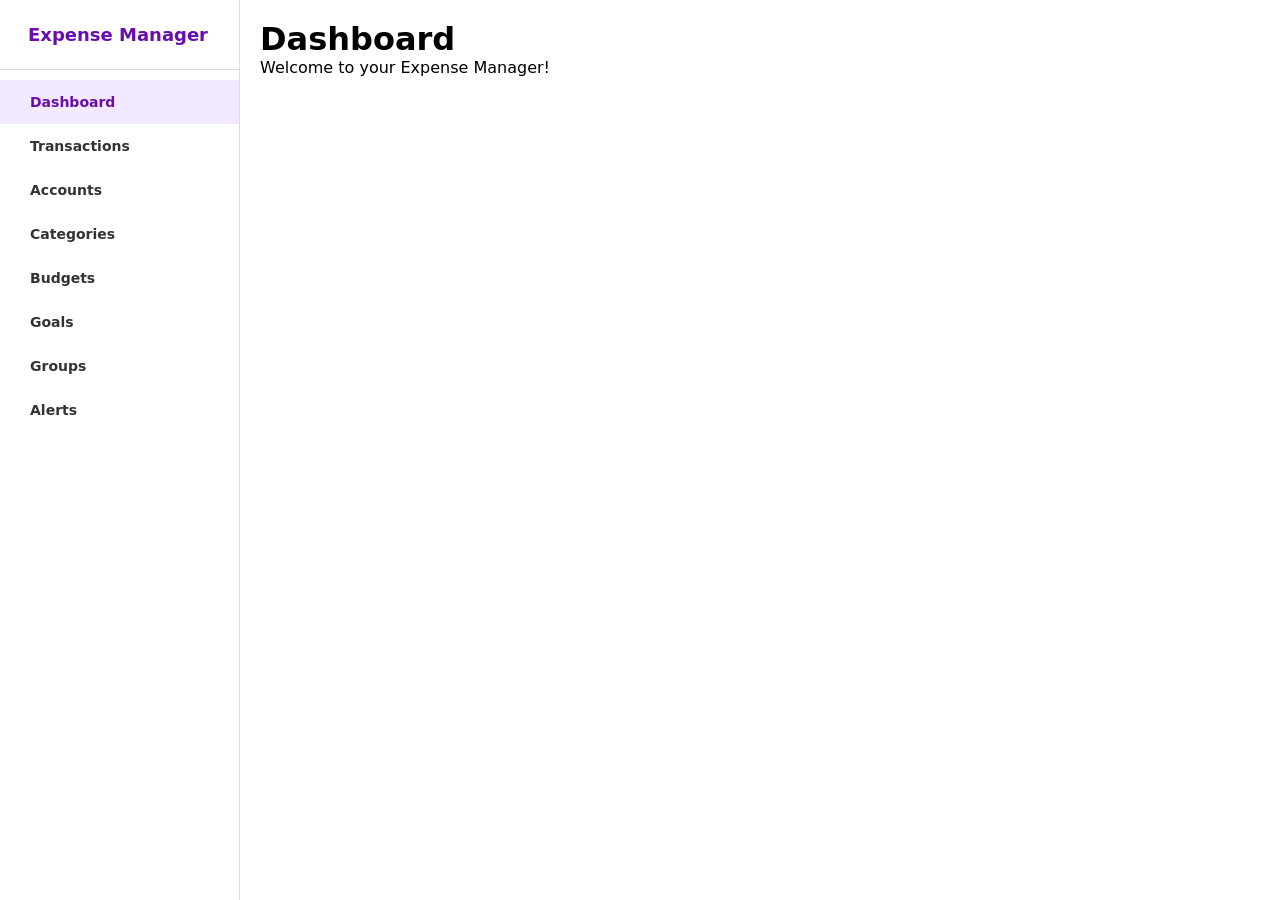
==== index.html @ ae1e3555 "Implement responsive sidebar" ====
<!DOCTYPE html>
<html lang="en">

<head>
  <meta charset="UTF-8">
  <meta name="viewport" content="width=device-width, initial-scale=1.0">
  <title>Dashboard</title>
  <link rel="stylesheet" href="css/style.css">
</head>

<body>
  <!-- Sidebar -->
  <div id="sidebar-container"></div>

  <!-- Menu button for mobile -->
  <button id="menuBtn" style="background:none; border:none; font-size:24px; cursor:pointer;">
    <svg width="22" height="22" viewBox="0 0 24 24">
      <path d="M3 6h18M3 12h18M3 18h18" stroke="#6a0dad" stroke-width="2" stroke-linecap="round" />
    </svg>
  </button>

  <!-- Main content -->
  <main style="margin-left:240px; padding:20px;">
    <h1>Dashboard</h1>
    <p>Welcome to your Expense Manager!</p>
  </main>

  <script src="js/sidebar.js"></script>
</body>

</html>
---- css/style.css ----
* {
  margin: 0;
  padding: 0;
  box-sizing: border-box;
  font-family: system-ui;
}

/* Sidebar */
.sidebar {
  width: 240px;
  background: #fff;
  border-right: 1px solid #ddd;
  height: 100vh;
  position: fixed;
  top: 0;
  left: 0;
  transition: transform 0.3s ease;
  z-index: 1000;
}

.sidebar-header {
  padding: 16px;
  border-bottom: 1px solid #ddd;
  margin-bottom: 10px;
}

.brand {
  font-weight: bolder;
  font-size: 18px;
  color: #6a0dad;
  text-decoration: none;
  display: inline-block;
  padding: 8px 12px;
}

.sidebar nav ul {
  list-style: none;
  padding: 0;
  margin: 0;
}

.sidebar nav ul li a {
  display: block;
  padding: 14px 30px;
  color: #333;
  text-decoration: none;
  font-weight: bold;
  font-size: 14px;
}

.sidebar nav ul li a.active {
  background: #f3e9ff;
  color: #6a0dad;
}

.sidebar nav ul li a:hover {
  background: #f3e9ff;
  color: #6a0dad;
}

/* Main content */
.main-content {
  margin-left: 240px;
  padding: 20px;
}

/* Responsive */
@media (max-width: 768px) {
  .sidebar {
    transform: translateX(-100%);
  }
  .sidebar.open {
    transform: translateX(0);  
  }
  .main-content {
    margin-left: 0;              
  }
}

#menuBtn {
  display: none; 
}

@media (max-width: 768px) {
  #menuBtn {
    display: block;     
    background: none;
    border: none;
    cursor: pointer;
    position: fixed;
    top: 22px;           
    left: 10px;
    z-index: 1100;        
  }

  .brand {
    margin-left: 10px;    
  }
}
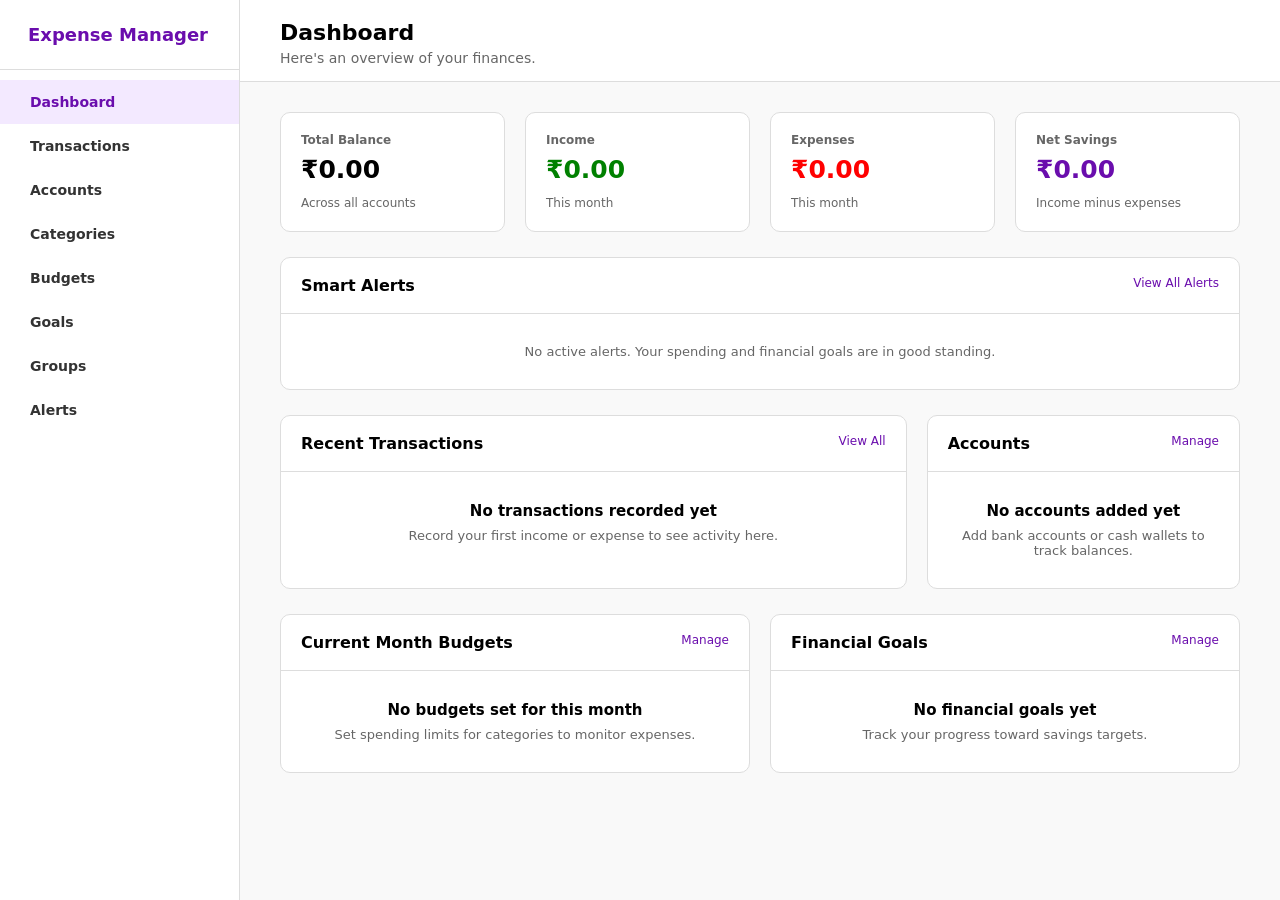
==== commit 25bf4c98: "Add dashboard layout" ====
--- a/index.html
+++ b/index.html
@@ -4,25 +4,123 @@
 <head>
   <meta charset="UTF-8">
   <meta name="viewport" content="width=device-width, initial-scale=1.0">
-  <title>Dashboard</title>
+  <title>Dashboard — Expense Manager</title>
   <link rel="stylesheet" href="css/style.css">
 </head>
 
 <body>
-  <!-- Sidebar -->
+
   <div id="sidebar-container"></div>
 
-  <!-- Menu button for mobile -->
   <button id="menuBtn" style="background:none; border:none; font-size:24px; cursor:pointer;">
     <svg width="22" height="22" viewBox="0 0 24 24">
       <path d="M3 6h18M3 12h18M3 18h18" stroke="#6a0dad" stroke-width="2" stroke-linecap="round" />
     </svg>
   </button>
 
-  <!-- Main content -->
-  <main style="margin-left:240px; padding:20px;">
-    <h1>Dashboard</h1>
-    <p>Welcome to your Expense Manager!</p>
+  <main class="main-content">
+
+    <div class="page-header">
+      <h1>Dashboard</h1>
+      <p>Here's an overview of your finances.</p>
+    </div>
+
+    <div class="page-content">
+
+      <section class="stats">
+        <div class="stat-box">
+          <h3>Total Balance</h3>
+          <p class="amount" id="totalBalance">₹0.00</p>
+          <small>Across all accounts</small>
+        </div>
+
+        <div class="stat-box">
+          <h3>Income</h3>
+          <p class="amount green" id="monthIncome">₹0.00</p>
+          <small>This month</small>
+        </div>
+
+        <div class="stat-box">
+          <h3>Expenses</h3>
+          <p class="amount red" id="monthExpenses">₹0.00</p>
+          <small>This month</small>
+        </div>
+
+        <div class="stat-box">
+          <h3>Net Savings</h3>
+          <p class="amount purple" id="netSavings">₹0.00</p>
+          <small>Income minus expenses</small>
+        </div>
+      </section>
+
+      <section class="card">
+        <div class="card-header">
+          <h2>Smart Alerts</h2>
+          <a href="alerts.html">View All Alerts</a>
+        </div>
+        <div class="card-body" id="alertsList">
+          <p class="empty">No active alerts. Your spending and financial goals are in good standing.</p>
+        </div>
+      </section>
+
+      <div class="row row-wide">
+        <section class="card">
+          <div class="card-header">
+            <h2>Recent Transactions</h2>
+            <a href="transactions.html">View All</a>
+          </div>
+          <div class="card-body" id="recentTransactions">
+            <div class="empty">
+              <h4>No transactions recorded yet</h4>
+              <p>Record your first income or expense to see activity here.</p>
+            </div>
+          </div>
+        </section>
+
+        <section class="card">
+          <div class="card-header">
+            <h2>Accounts</h2>
+            <a href="accounts.html">Manage</a>
+          </div>
+          <div class="card-body" id="accountsList">
+            <div class="empty">
+              <h4>No accounts added yet</h4>
+              <p>Add bank accounts or cash wallets to track balances.</p>
+            </div>
+          </div>
+        </section>
+      </div>
+
+      <div class="row">
+        <section class="card">
+          <div class="card-header">
+            <h2>Current Month Budgets</h2>
+            <a href="budgets.html">Manage</a>
+          </div>
+          <div class="card-body" id="budgetsList">
+            <div class="empty">
+              <h4>No budgets set for this month</h4>
+              <p>Set spending limits for categories to monitor expenses.</p>
+            </div>
+          </div>
+        </section>
+
+        <section class="card">
+          <div class="card-header">
+            <h2>Financial Goals</h2>
+            <a href="goals.html">Manage</a>
+          </div>
+          <div class="card-body" id="goalsList">
+            <div class="empty">
+              <h4>No financial goals yet</h4>
+              <p>Track your progress toward savings targets.</p>
+            </div>
+          </div>
+        </section>
+      </div>
+
+    </div>
+
   </main>
 
   <script src="js/sidebar.js"></script>
--- a/css/style.css
+++ b/css/style.css
@@ -5,7 +5,10 @@
   font-family: system-ui;
 }
 
-/* Sidebar */
+body {
+  background: #f9f9f9;
+}
+
 .sidebar {
   width: 240px;
   background: #fff;
@@ -58,13 +61,11 @@
   color: #6a0dad;
 }
 
-/* Main content */
 .main-content {
   margin-left: 240px;
-  padding: 20px;
-}
-
-/* Responsive */
+  padding: 0;
+}
+
 @media (max-width: 768px) {
   .sidebar {
     transform: translateX(-100%);
@@ -73,7 +74,7 @@
     transform: translateX(0);  
   }
   .main-content {
-    margin-left: 0;              
+    margin-left: 0;
   }
 }
 
@@ -97,3 +98,133 @@
     margin-left: 10px;    
   }
 }
+
+.page-header {
+  background: #fff;               
+  padding: 20px 40px 15px 40px;   
+  border-bottom: 1px solid #ddd; 
+  margin-bottom: 25px;           
+}
+
+.page-header h1{
+  font-size: 22px;
+}
+
+.page-header p {
+  color: #666;                   
+  margin-top: 5px;
+  font-size: 14px;
+}
+
+.page-content {
+  padding: 5px 40px 20px 40px;     
+}
+
+.stats {
+  display: grid;                            
+  grid-template-columns: repeat(4, 1fr);  
+  gap: 20px;                               
+  margin-bottom: 25px;
+}
+
+.stat-box {
+  background: #fff;
+  border: 1px solid #ddd;
+  border-radius: 10px;          
+  padding: 20px;
+}
+
+.stat-box h3 {
+  font-size: 12px;
+  color: #666;
+}
+
+.stat-box .amount {
+  font-size: 25px;
+  font-weight: bold;
+  margin: 8px 0;
+}
+
+.stat-box small {
+  color: #666;
+  font-size: 12px;
+}
+
+.green  { color: green; }
+.red    { color: red; }
+.purple { color: #6a0dad; }
+
+.card {
+  background: #fff;
+  border: 1px solid #ddd;
+  border-radius: 10px;
+  margin-bottom: 25px;
+}
+
+.card-header h2{
+  font-size: 16px;
+  font-weight: 600;
+}
+
+.card-header {
+  display: flex;                    
+  justify-content: space-between;   
+  padding: 18px 20px;
+  border-bottom: 1px solid #ddd;
+}
+
+.card-header a {
+  color: #6a0dad;
+  text-decoration: none;
+  font-size: 12px;
+}
+
+.card-body {
+  padding: 10px;
+}
+
+.card-body p{
+  font-size: 13px;
+}
+
+.card-body h4{
+  font-size: 15px;
+  font-weight: 600;
+}
+
+.empty {
+  text-align: center;
+  padding: 20px;
+  color: #666;
+}
+
+.empty h4 {
+  color: #000;
+  margin-bottom: 8px;
+}
+
+.row {
+  display: grid;
+  grid-template-columns: 1fr 1fr;  
+  gap: 20px;
+}
+
+.row-wide {
+  grid-template-columns: 2fr 1fr;  
+}
+
+@media (max-width: 768px) {
+  .stats,
+  .row,
+  .row-wide {
+    grid-template-columns: 1fr;
+  }
+
+  .page-header {
+    padding: 20px 20px 15px 50px;  
+  }
+
+  .page-content {
+    padding: 0 20px 20px 20px;
+  }
+}
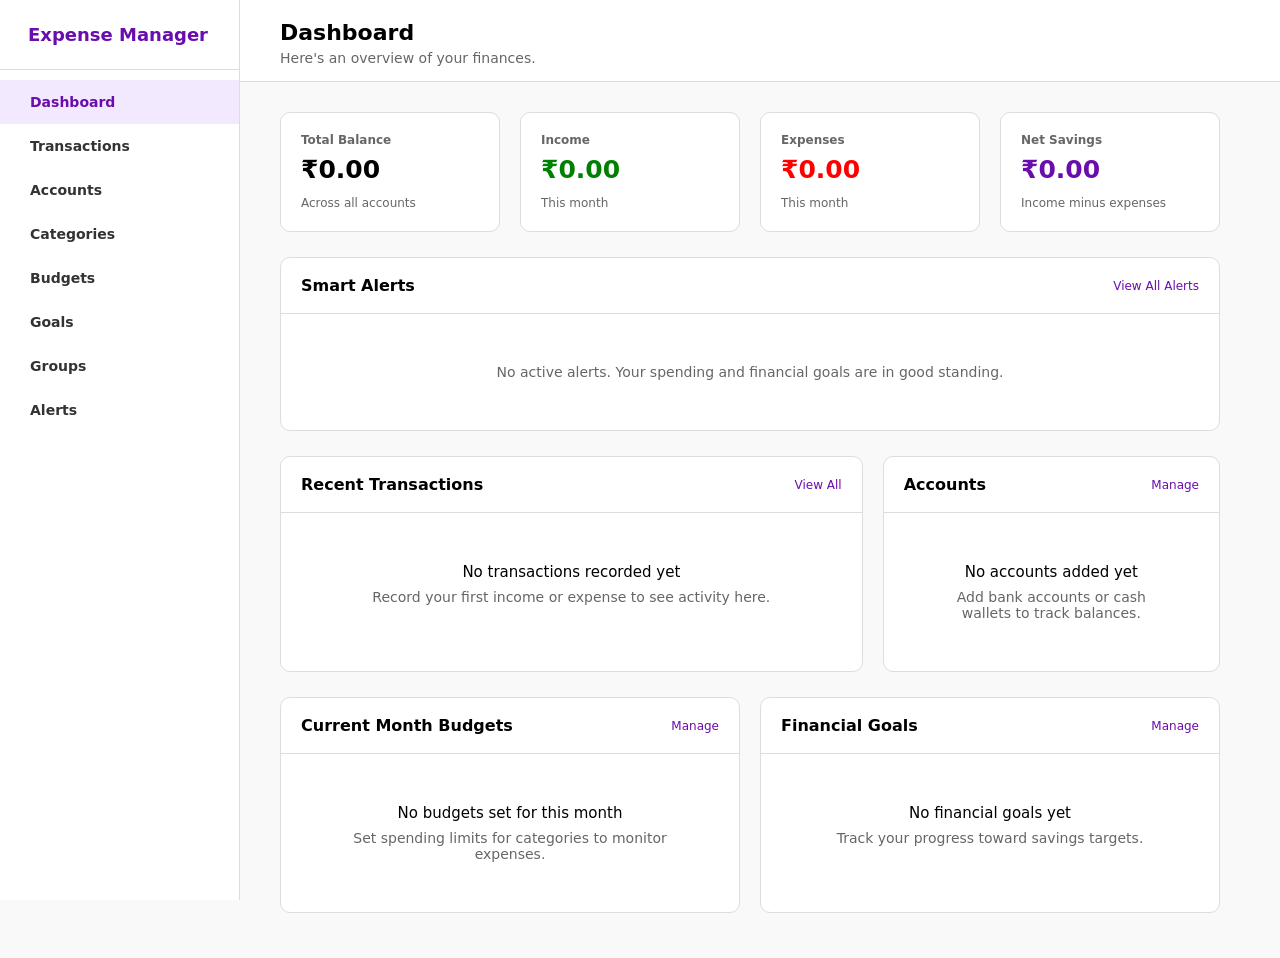
==== commit 72a72de0: "Implement dashboard stats, alerts, transactions, accounts, budgets, and goals" ====
--- a/index.html
+++ b/index.html
@@ -124,6 +124,8 @@
   </main>
 
   <script src="js/sidebar.js"></script>
+  <script src="js/storage.js"></script>
+  <script src="js/dashboard.js"></script>
 </body>
 
 </html>
--- a/css/style.css
+++ b/css/style.css
@@ -28,7 +28,7 @@
 }
 
 .brand {
-  font-weight: bolder;
+  font-weight: 700;
   font-size: 18px;
   color: #6a0dad;
   text-decoration: none;
@@ -47,7 +47,7 @@
   padding: 14px 30px;
   color: #333;
   text-decoration: none;
-  font-weight: bold;
+  font-weight: 600;
   font-size: 14px;
 }
 
@@ -117,7 +117,7 @@
 }
 
 .page-content {
-  padding: 5px 40px 20px 40px;     
+  padding: 5px 60px 20px 40px;     
 }
 
 .stats {
@@ -194,13 +194,23 @@
 
 .empty {
   text-align: center;
-  padding: 20px;
+  padding: 40px;
   color: #666;
 }
 
 .empty h4 {
   color: #000;
+  font-weight: 500;
   margin-bottom: 8px;
+  font-size: 15px;
+}
+
+.empty p{
+  font-size: 14px;
+}
+
+#alertsList p{
+  font-size: 14px;
 }
 
 .row {
@@ -210,7 +220,7 @@
 }
 
 .row-wide {
-  grid-template-columns: 2fr 1fr;  
+  grid-template-columns: 1.9fr 1.1fr;  
 }
 
 @media (max-width: 768px) {
@@ -228,3 +238,567 @@
     padding: 0 20px 20px 20px;
   }
 }
+
+.page-top {
+  display: flex;
+  justify-content: space-between;  
+  align-items: center;            
+  flex-wrap: wrap;                 
+  gap: 15px;
+  margin-bottom: 20px;
+}
+
+.page-top h2 {
+  font-size: 18px;
+  font-weight: 600;
+}
+
+.page-top p {
+  font-size: 13px;
+  color: #666;
+  margin-top: 4px;
+}
+
+.btn {
+  padding: 10px 14px;
+  border: 1px solid #ddd;
+  border-radius: 6px;
+  background: #fff;
+  color: #333;
+  font-size: 13px;
+  font-weight: 600;
+  cursor: pointer;                 
+}
+
+.btn:hover {
+  background: #f3e9ff;
+}
+
+.btn-primary {
+  background: #6a0dad;
+  border-color: #6a0dad;
+  color: #fff;
+}
+
+.btn-primary:hover {
+  background: #560a8c;
+}
+
+.filters {
+  display: flex;
+  flex-wrap: wrap;                
+  align-items: center;
+  gap: 18px;
+  padding: 20px;
+}
+
+.filters input,
+.filters select{
+  padding: 8px 10px;
+  border: 1.5px solid #ddd;
+  border-radius: 6px;
+  background: #fff;
+  font-size: 14px;
+}
+
+.filters input[type="text"] {
+  flex: 1;                         
+  min-width: 220px;
+}
+
+.filters label {
+  font-size: 13px;
+  color: #666;
+}
+
+#dateContainer{
+  display: flex;
+  align-items: center;
+  gap: 10px;
+}
+
+.table-wrap {
+  overflow-x: auto;               
+}
+
+table {
+  width: 100%;
+  border-collapse: collapse;      
+  min-width: 800px;
+}
+
+th {
+  text-align: left;
+  padding: 14px 20px;
+  font-size: 12px;
+  color: #666;
+  text-transform: uppercase;      
+  background: #fafafa;
+  border-bottom: 1px solid #ddd;
+}
+
+td {
+  padding: 14px 20px;
+  font-size: 13px;
+  border-bottom: 1px solid #eee;
+}
+
+.table-footer {
+  padding: 15px 20px;
+  font-size: 13px;
+  color: #666;
+  border-top: 1px solid #ddd;
+}
+
+@media (max-width: 768px) {
+  .filters input,
+  .filters select {
+    width: 100%;                
+  }
+}
+
+.empty .btn {
+  margin-top: 10px;
+}
+
+
+.filters-equal select {
+  flex: 1;             
+  min-width: 150px;     
+}
+
+#addFirstBudgetBtn, #addFirstGoalBtn, #createFirstGroupBtn, #createGroupBtn, #newGroupBtn{
+  padding: 5px 12px;
+  font-size: 13px;
+  font-weight: 600;               
+}
+
+
+.groups-layout {
+  display: flex;
+  gap: 20px;
+}
+
+.groups-layout .groups-panel {
+  flex: 0 0 320px; 
+}
+
+.groups-layout .groups-details {
+  flex: 1;          
+}
+
+@media (max-width: 768px) {
+  .groups-layout {
+    flex-direction: column;
+  }
+
+  .groups-layout .groups-panel,
+  .groups-layout .groups-details {
+    flex: 1 1 auto;
+  }
+}
+
+.card-header {
+  align-items: center;
+}
+
+.badge {
+  display: inline-block;
+  padding: 4px 10px;
+  border-radius: 4px;
+  font-size: 12px;
+}
+
+.badge-expense {
+  background: #fee2e2;      
+  color: #dc2626;           
+}
+
+.badge-income {
+  background: #dcfce7;     
+  color: #16a34a;         
+}
+
+.btn-small {
+  padding: 6px 12px;
+  font-size: 12px;
+}
+
+.btn-danger {
+  color: #dc2626;
+  border-color: #f5c2c2;
+}
+
+.btn-danger:hover {
+  background: #fef2f2;
+}
+
+.categories-table {
+  min-width: 0;
+}
+
+.categories-table td:last-child {
+  white-space: nowrap;
+}
+
+.text-right {
+  text-align: right;
+}
+
+.empty-big {
+  padding: 50px 20px;
+}
+
+.field-hint {
+  display: block;     
+  color: #666;
+  font-size: 12px;
+  margin-top: 6px;
+}
+ 
+.modal-overlay.hidden {
+  display: none;
+}
+
+.modal-overlay {
+  position: fixed;
+  top: 0;
+  left: 0;
+  width: 100%;
+  height: 100%;
+  background: rgba(0,0,0,0.4);  
+  display: flex;
+  justify-content: center;
+  align-items: center;
+  z-index: 1200;                
+}
+
+.modal {
+  background: #fff;
+  border-radius: 8px;
+  width: 100%;
+  max-width: 500px;             
+  padding: 20px;
+  box-shadow: 0 4px 12px rgba(0,0,0,0.2);
+}
+
+.modal-header {
+  display: flex;
+  justify-content: space-between;
+  align-items: center;
+  margin-bottom: 15px;
+}
+
+.modal-header h2 {
+  font-size: 18px;
+  font-weight: 600;
+}
+
+.modal-close {
+  background: none;
+  border: none;
+  font-size: 22px;
+  cursor: pointer;
+  color: #666;
+}
+
+.form-group {
+  margin-bottom: 15px;
+}
+
+.form-group label {
+  display: block;
+  font-size: 14px;
+  margin-bottom: 6px;
+  color: #333;
+}
+
+.form-group input,
+.form-group select {
+  width: 100%;
+  padding: 8px 10px;
+  border: 1px solid #ddd;
+  border-radius: 6px;
+  font-size: 14px;
+}
+
+.modal-buttons {
+  display: flex;
+  justify-content: flex-end;
+  gap: 10px;
+  margin-top: 20px;
+}
+
+
+.accounts-table {
+  table-layout: fixed;  
+}
+.accounts-table th, .accounts-table td {
+  width: 20%;          
+}
+
+.account-name {
+  font-weight: 600;
+
+}
+
+.badge-neutral {
+  background: #f3f4f6; 
+  color: #333;
+  font-weight: 600;     
+  font-size: 12px;
+}
+
+.balance {
+  font-weight: 500;
+}
+
+.category-name {
+  font-weight: 600;
+}
+
+.badge {
+  font-weight: 500;
+}
+
+.accounts-table td {
+  font-size: 14px;
+}
+
+.accounts-table th {
+  font-size: 12px;
+}
+
+.categories-table th {
+  font-size: 12px;
+}
+
+.categories-table td{
+  font-size: 14px;
+}
+
+#emptyMessage,
+#noMatchMessage {
+  display: none;  
+}
+
+.progress {
+  width: 100%;
+  height: 8px;
+  background: #eee;
+  border-radius: 999px;
+  overflow: hidden;
+  margin-top: 6px;
+}
+
+.progress-fill {
+  height: 100%;
+  background: #16a34a;    
+}
+
+.progress-fill.warning {
+  background: #f59e0b;    
+}
+
+.progress-fill.danger {
+  background: #dc2626;    
+}
+
+.badge-warning {
+  background: #fef3c7;
+  color: #b45309;
+}
+
+.group-item {
+  padding: 12px 16px;
+  border-radius: 8px;
+  border: 1px solid transparent;
+  cursor: pointer;
+  margin-bottom: 8px;
+}
+
+.group-item:hover {
+  background: #f3e9ff;
+}
+
+.group-item.active {
+  background: #f3e9ff;
+  border-color: #6a0dad;
+}
+
+.group-item h4 {
+  font-size: 14px;
+  font-weight: 600;
+}
+
+.group-item p {
+  font-size: 12px;
+  color: #666;
+  margin-top: 2px;
+}
+
+.member-chip {
+  display: inline-flex;
+  align-items: center;
+  gap: 6px;
+  background: #f3f4f6;
+  padding: 6px 12px;
+  border-radius: 999px;
+  font-size: 13px;
+  margin: 4px 6px 4px 0;
+}
+
+.member-chip button {
+  background: none;
+  border: none;
+  color: #dc2626;
+  font-weight: 700;
+  cursor: pointer;
+  font-size: 14px;
+  line-height: 1;
+}
+
+.split-row {
+  display: flex;
+  align-items: center;
+  justify-content: space-between;
+  gap: 10px;
+  margin-bottom: 10px;
+}
+
+.split-row span {
+  flex: 1;
+  font-size: 14px;
+}
+
+.split-row input {
+  width: 120px;
+}
+
+.balance-row {
+  display: flex;
+  justify-content: space-between;
+  align-items: center;
+  padding: 12px 0;
+  border-bottom: 1px solid #eee;
+}
+
+.balance-row:last-child {
+  border-bottom: none;
+}
+
+.balance-amount {
+  font-weight: 600;
+  display: flex;
+  align-items: center;
+  gap: 10px;
+}
+
+.section-label {
+  font-size: 13px;
+  font-weight: 600;
+  color: #666;
+  text-transform: uppercase;
+  margin-bottom: 10px;
+}
+
+.group-header {
+  display: flex;
+  justify-content: space-between;
+  align-items: center;
+  margin-bottom: 20px;
+}
+
+.group-header h2 {
+  font-size: 20px;
+  font-weight: 700;
+}
+
+.group-section {
+  margin-bottom: 28px;
+}
+
+.group-section:not(:first-child) {
+  border-top: 1px solid #eee;
+  padding-top: 24px;
+}
+
+.section-header {
+  display: flex;
+  justify-content: space-between;
+  align-items: center;
+  margin-bottom: 12px;
+}
+
+.section-header .section-label {
+  margin-bottom: 0;
+}
+
+.empty-inline {
+  color: #666;
+  font-size: 13px;
+}
+
+.toggle-row {
+  display: flex;
+  align-items: center;
+  gap: 10px;
+  margin-bottom: 18px;
+}
+
+.toggle-row input[type="checkbox"] {
+  width: 18px;
+  height: 18px;
+  cursor: pointer;
+}
+
+.toggle-row label {
+  font-size: 14px;
+  cursor: pointer;
+}
+
+.alert-row {
+  display: flex;
+  justify-content: space-between;
+  align-items: center;
+  gap: 12px;
+  padding: 14px 0;
+  border-bottom: 1px solid #eee;
+}
+
+.alert-row:last-child {
+  border-bottom: none;
+}
+
+.alert-row .alert-info strong {
+  font-size: 14px;
+}
+
+.alert-row .alert-info p {
+  font-size: 12px;
+  color: #666;
+  margin-top: 2px;
+}
+
+.mini-item {
+  padding: 10px;
+}
+
+.mini-item .section-header {
+  margin-bottom: 8px;
+}
+
+.progress-item {
+  margin-bottom: 14px;
+}
+
+.progress-item:last-child {
+  margin-bottom: 0;
+}
+
+.progress-top {
+  display: flex;
+  justify-content: space-between;
+  font-size: 13px;
+  margin-bottom: 6px;
+}
